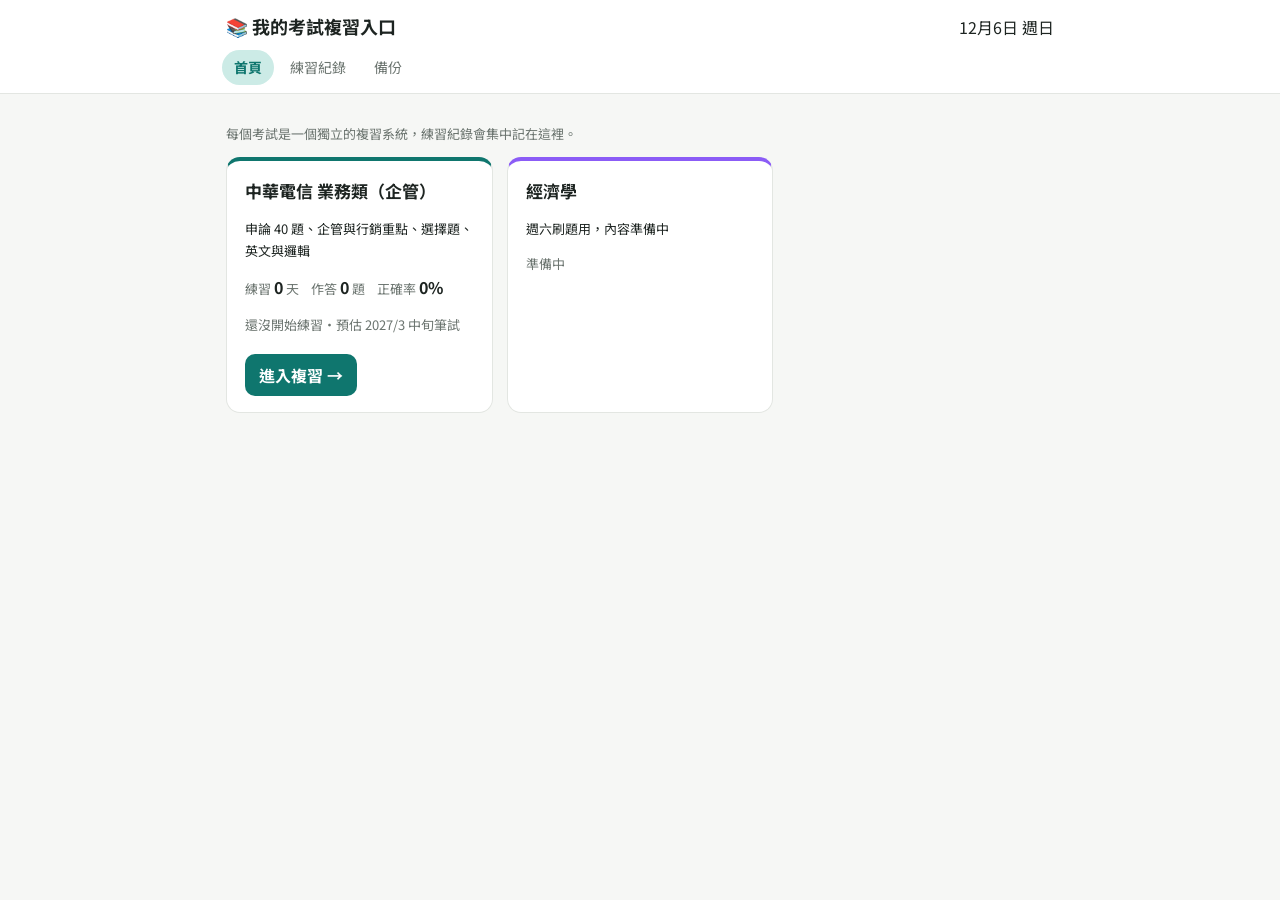
==== index.html @ b5523cb4 "Add files via upload" ====
<!DOCTYPE html><html lang="zh-Hant"><head><meta charset="utf-8"><meta name="viewport" content="width=device-width,initial-scale=1"><title>我的考試複習入口</title><link rel="preconnect" href="https://fonts.googleapis.com"><link href="https://fonts.googleapis.com/css2?family=Noto+Sans+TC:wght@400;500;700&display=swap" rel="stylesheet"><style>
:root{--bg:#f6f7f5;--card:#fff;--ink:#1d2421;--muted:#6b746f;--line:#e3e6e2;--acc:#0f766e;--acc2:#ccebe6;--red:#fde2e1;--redt:#b42318;--green:#dcf2e3;--greent:#1f7a3f;--yel:#fdf1cf;--yelt:#8a5a00;--org:#fde8d4;--orgt:#a2470c}
@media (prefers-color-scheme:dark){:root{--bg:#141816;--card:#1d2220;--ink:#e8ece9;--muted:#9aa49f;--line:#2e3532;--acc:#5ec4b6;--acc2:#1f3b37;--red:#4a2321;--redt:#ffb4ab;--green:#1f3a29;--greent:#9fe0b4;--yel:#3d331a;--yelt:#f2d27a;--org:#43301f;--orgt:#ffc28f}}
*{box-sizing:border-box}body{margin:0;background:var(--bg);color:var(--ink);font:16px/1.65 "Noto Sans TC",system-ui,sans-serif}
header{position:sticky;top:0;z-index:5;background:var(--card);border-bottom:1px solid var(--line)}
.top{max-width:860px;margin:auto;padding:12px 16px 4px;display:flex;justify-content:space-between;align-items:baseline;gap:8px;flex-wrap:wrap}
.top h1{font-size:18px;margin:0}#count{color:var(--acc);font-weight:700;font-size:14px}
nav{max-width:860px;margin:auto;display:flex;gap:4px;overflow-x:auto;padding:4px 12px 8px}
nav a{white-space:nowrap;text-decoration:none;color:var(--muted);padding:6px 12px;border-radius:999px;font-size:14px}
nav a.on{background:var(--acc2);color:var(--acc);font-weight:700}
.badge{background:var(--redt);color:#fff;border-radius:999px;font-size:11px;padding:0 6px}.badge:empty{display:none}
main{max-width:860px;margin:auto;padding:16px}
.card{background:var(--card);border:1px solid var(--line);border-radius:14px;padding:16px 18px;margin-bottom:14px}
.card h2{font-size:17px;margin:0 0 10px}.card h3{font-size:16px;margin:6px 0}h3.sub{margin-top:18px}
ul{padding-left:20px;margin:6px 0}li{margin:3px 0}
.muted{color:var(--muted)}.small{font-size:13px}
.tag{display:inline-block;font-size:12px;padding:1px 8px;border-radius:999px;background:var(--line);margin-right:4px}
.tag.teal{background:var(--acc2);color:var(--acc)}.tag.orange{background:var(--org);color:var(--orgt)}
.tag.red{background:var(--red);color:var(--redt)}.tag.green{background:var(--green);color:var(--greent)}.tag.yellow{background:var(--yel);color:var(--yelt)}
.btn{font:inherit;font-size:14px;border:1px solid var(--line);background:var(--card);color:var(--ink);border-radius:10px;padding:7px 14px;cursor:pointer}
.btn:hover{border-color:var(--acc)}.btn.sm{font-size:13px;padding:4px 10px}.btn.on{background:var(--acc);color:#fff;border-color:var(--acc)}.btn:disabled{opacity:.4}
.daybar{display:flex;align-items:center;justify-content:space-between;gap:8px;margin-bottom:12px}
.dayinfo{text-align:center;font-size:14px}.dayinfo input{font:inherit;font-size:16px;font-weight:700;border:none;background:none;color:var(--ink);text-align:center}
.notice{background:var(--yel);color:var(--yelt);border-radius:10px;padding:8px 12px;margin-bottom:12px;font-size:14px}
.summary{background:var(--acc2);border-radius:12px;padding:10px 14px;margin-bottom:14px;font-size:14px}
.essay{border-top:1px dashed var(--line);padding-top:10px;margin-top:10px}.essay:first-of-type{border-top:none;margin-top:0;padding-top:0}
.card>.essay:first-child{border:none;padding:0;margin:0}
.eq{font-weight:500;margin:4px 0 8px}.ans{background:var(--bg);border-radius:10px;padding:10px 14px;margin-top:8px}
.ans ul{list-style:none;padding:0}.ans li{padding:3px 0;border-bottom:1px solid var(--line)}.ans li:last-child{border:none}
.tip{color:var(--acc);font-weight:700;margin:8px 0 0}
.rate{margin-top:10px;font-size:13px;color:var(--muted)}.rate .btn{margin-left:4px}
.timer{display:flex;align-items:center;gap:10px;margin:6px 0}.tval{font-size:24px;font-weight:700;font-variant-numeric:tabular-nums;color:var(--acc)}
.q{border-top:1px solid var(--line);padding:12px 0}.q:first-child{border:none;padding-top:0}
.qsrc{font-size:12px;color:var(--muted)}.qt{font-weight:500;margin:4px 0 8px}
.opts{display:grid;gap:6px}.opt{text-align:left;font:inherit;font-size:15px;border:1px solid var(--line);background:var(--bg);color:var(--ink);border-radius:10px;padding:8px 12px;cursor:pointer}
.opt:hover{border-color:var(--acc)}.opt.right{background:var(--green);color:var(--greent);border-color:var(--greent)}.opt.bad{background:var(--red);color:var(--redt);border-color:var(--redt)}
.exp{margin-top:8px;font-size:14px;background:var(--bg);border-radius:8px;padding:8px 12px}
.vocab{display:grid;grid-template-columns:repeat(auto-fill,minmax(150px,1fr));gap:8px;margin-bottom:6px}
.vc{font:inherit;border:1px solid var(--line);background:var(--bg);color:var(--ink);border-radius:10px;padding:12px 8px;cursor:pointer;min-height:56px}
.vc .zh{display:none;color:var(--acc)}.vc.show .en{display:none}.vc.show .zh{display:inline}.vc .en{font-weight:700}
.toolbar{display:flex;gap:8px;align-items:center;flex-wrap:wrap;margin-bottom:12px}
select,input[type=text],#vsearch,textarea{font:inherit;font-size:15px;border:1px solid var(--line);border-radius:10px;padding:7px 10px;background:var(--card);color:var(--ink);max-width:100%}
#vsearch{width:100%;margin-bottom:10px}textarea{width:100%;font-size:12px}
.vt{width:100%;border-collapse:collapse}.vt td{padding:6px 4px;border-bottom:1px solid var(--line)}.vt td:first-child{font-weight:700;width:45%}
.stats{display:grid;grid-template-columns:repeat(auto-fill,minmax(110px,1fr));gap:10px}.stats div{background:var(--bg);border-radius:10px;padding:10px;text-align:center}
.stats b{display:block;font-size:24px;color:var(--acc)}.stats span{font-size:12px;color:var(--muted)}
.donebar{text-align:center;padding:14px;font-weight:700}.donebar input{transform:scale(1.3);margin-right:6px}
.notes h3{margin-top:0}a{color:var(--acc)}
.back{font-size:13px;text-decoration:none;color:var(--acc);border:1px solid var(--acc);border-radius:999px;padding:2px 10px}
.grid{display:grid;grid-template-columns:repeat(auto-fill,minmax(260px,1fr));gap:14px}
.card.teal{border-top:4px solid var(--acc)}.card.purple{border-top:4px solid #8b5cf6}
.mini{display:flex;gap:12px;flex-wrap:wrap;font-size:13px;color:var(--muted)}.mini b{color:var(--ink);font-size:16px}
.go{display:inline-block;margin-top:6px;background:var(--acc);color:#fff;text-decoration:none;border-radius:10px;padding:8px 14px;font-weight:700}
.row{display:flex;gap:8px;align-items:center;flex-wrap:wrap;margin-top:8px}
nav a{cursor:pointer}</style></head><body><script>// ===== 共用練習紀錄（入口網站與各系統共用同一份，存在這個網域的瀏覽器裡）=====
const EXAMS = { cht: "中華電信 業務類（企管）" };   // 新增考試時在這裡加名稱
const LOGKEY = "examhub_log";
const Log = {
  all() { try { return JSON.parse(localStorage.getItem(LOGKEY) || "[]"); } catch (e) { return []; } },
  add(entry) {
    try { const a = Log.all(); a.push(Object.assign({ t: Date.now() }, entry));
      if (a.length > 8000) a.splice(0, a.length - 8000);
      localStorage.setItem(LOGKEY, JSON.stringify(a)); } catch (e) {}
  },
  replace(arr) { try { localStorage.setItem(LOGKEY, JSON.stringify(arr || [])); } catch (e) {} }
};
const _d = t => new Date(t + 8 * 3600e3).toISOString().slice(0, 10);
const _tm = t => new Date(t + 8 * 3600e3).toISOString().slice(11, 16);
const _esc = s => String(s == null ? "" : s).replace(/[&<>"]/g, c => ({"&":"&amp;","<":"&lt;",">":"&gt;",'"':"&quot;"}[c]));

// 統計：連續天數、總題數、正確率
function logStats(exam) {
  const L = Log.all().filter(x => !exam || x.ex === exam);
  const q = L.filter(x => x.ty === "q"), ok = q.filter(x => x.ok).length;
  const days = [...new Set(L.map(x => _d(x.t)))].sort();
  let streak = 0, cur = _d(Date.now());
  const set = new Set(days);
  if (!set.has(cur)) cur = _d(Date.now() - 864e5);
  while (set.has(cur)) { streak++; cur = _d(Date.parse(cur + "T12:00:00+08:00") - 864e5); }
  return { total: q.length, ok, rate: q.length ? Math.round(ok / q.length * 100) : 0, days: days.length, last: days[days.length - 1] || null,
    essays: L.filter(x => x.ty === "e").length, streak };
}

// 畫出紀錄頁：opts.exam 限定某考試；opts.onRedo(keys) 提供重做按鈕
function renderHistory(root, opts = {}) {
  const st = renderHistory.st || (renderHistory.st = { ex: opts.exam || "", only: "all", day: null });
  if (opts.exam) st.ex = opts.exam;
  const L = Log.all().filter(x => !st.ex || x.ex === st.ex);
  const byDay = {};
  L.forEach(x => (byDay[_d(x.t)] = byDay[_d(x.t)] || []).push(x));
  const days = Object.keys(byDay).sort().reverse();
  if (!st.day || !byDay[st.day]) st.day = days[0] || null;
  const s = logStats(st.ex);
  let h = `<div class="hstats"><div><b>${s.days}</b><span>練習天數</span></div><div><b>${s.streak}</b><span>連續天數</span></div>
    <div><b>${s.total}</b><span>累計作答</span></div><div><b>${s.rate}%</b><span>整體正確率</span></div><div><b>${s.essays}</b><span>申論自評次數</span></div></div>`;
  h += `<div class="htool">${opts.exam ? "" : `<select id="hex"><option value="">全部考試</option>${Object.entries(EXAMS).map(([k, v]) => `<option value="${k}" ${st.ex === k ? "selected" : ""}>${_esc(v)}</option>`).join("")}</select>`}
    <select id="honly"><option value="all">全部紀錄</option><option value="bad" ${st.only === "bad" ? "selected" : ""}>只看答錯</option><option value="e" ${st.only === "e" ? "selected" : ""}>只看申論</option></select></div>`;
  if (!days.length) return root.innerHTML = h + `<p class="hmuted">還沒有練習紀錄。做題或在申論按「熟了／模糊／忘了」之後，就會記在這裡。</p>`;
  // 日曆列
  h += `<div class="hdays">${days.map(d => { const q = byDay[d].filter(x => x.ty === "q"), ok = q.filter(x => x.ok).length;
    return `<button class="hday ${d === st.day ? "on" : ""}" data-d="${d}"><b>${d.slice(5).replace("-", "/")}</b><span>${q.length} 題${q.length ? "・" + Math.round(ok / q.length * 100) + "%" : ""}</span></button>`; }).join("")}</div>`;
  let items = byDay[st.day].slice().reverse();
  if (st.only === "bad") items = items.filter(x => x.ty === "q" && !x.ok);
  if (st.only === "e") items = items.filter(x => x.ty === "e");
  const q = byDay[st.day].filter(x => x.ty === "q");
  const badKeys = [...new Set(q.filter(x => !x.ok).map(x => x.k))];
  h += `<div class="hhead"><b>${st.day}</b>　作答 ${q.length} 題，答對 ${q.filter(x => x.ok).length} 題
    ${opts.onRedo && badKeys.length ? `<button class="hbtn" id="hredo">重做這天答錯的 ${badKeys.length} 題</button>` : ""}</div>`;
  h += `<div class="hlist">${items.map(x => {
    const ex = !opts.exam && EXAMS[x.ex] ? `<span class="htag">${_esc(EXAMS[x.ex])}</span>` : "";
    if (x.ty === "q") return `<div class="hitem ${x.ok ? "ok" : "bad"}"><div class="hmeta">${_tm(x.t)} ${ex}<span class="htag">${_esc(x.src)}</span>${x.ok ? "✅" : "❌"}</div>
      <div>${_esc(x.q)}</div><div class="hans">你的答案：${_esc(x.a)}${x.ok ? "" : `　｜　正解：${_esc(x.c)}`}</div></div>`;
    if (x.ty === "e") return `<div class="hitem"><div class="hmeta">${_tm(x.t)} ${ex}<span class="htag">申論</span></div>${_esc(x.title)}　→　<b>${["忘了", "模糊", "熟了"][x.r]}</b></div>`;
    if (x.ty === "d") return `<div class="hitem"><div class="hmeta">${_tm(x.t)} ${ex}</div>✔ 完成 ${_esc(x.d)} 的進度</div>`;
    return "";
  }).join("") || `<p class="hmuted">這個篩選條件下沒有紀錄。</p>`}</div>`;
  root.innerHTML = h;
  root.querySelectorAll(".hday").forEach(b => b.onclick = () => { st.day = b.dataset.d; renderHistory(root, opts); });
  const hx = root.querySelector("#hex"); if (hx) hx.onchange = e => { st.ex = e.target.value; st.day = null; renderHistory(root, opts); };
  root.querySelector("#honly").onchange = e => { st.only = e.target.value; renderHistory(root, opts); };
  const rd = root.querySelector("#hredo"); if (rd) rd.onclick = () => opts.onRedo(badKeys);
}
const HISTORY_CSS = `
.hstats{display:grid;grid-template-columns:repeat(auto-fill,minmax(110px,1fr));gap:10px;margin-bottom:14px}
.hstats div{background:var(--bg);border:1px solid var(--line);border-radius:12px;padding:10px;text-align:center}
.hstats b{display:block;font-size:22px;color:var(--acc)}.hstats span{font-size:12px;color:var(--muted)}
.htool{display:flex;gap:8px;flex-wrap:wrap;margin-bottom:10px}
.htool select{font:inherit;font-size:14px;border:1px solid var(--line);border-radius:10px;padding:6px 10px;background:var(--card);color:var(--ink)}
.hdays{display:flex;gap:6px;overflow-x:auto;padding-bottom:8px;margin-bottom:10px}
.hday{flex:none;font:inherit;border:1px solid var(--line);background:var(--card);color:var(--ink);border-radius:10px;padding:6px 10px;cursor:pointer;text-align:center}
.hday b{display:block;font-size:14px}.hday span{font-size:11px;color:var(--muted)}.hday.on{border-color:var(--acc);background:var(--acc2)}
.hhead{margin:6px 0 10px;font-size:14px;display:flex;gap:10px;align-items:center;flex-wrap:wrap}
.hbtn{font:inherit;font-size:13px;border:1px solid var(--acc);background:var(--acc);color:#fff;border-radius:10px;padding:4px 10px;cursor:pointer}
.hitem{border:1px solid var(--line);border-left:4px solid var(--line);border-radius:10px;padding:8px 12px;margin-bottom:8px;background:var(--card);font-size:14px}
.hitem.ok{border-left-color:var(--greent)}.hitem.bad{border-left-color:var(--redt)}
.hmeta{font-size:12px;color:var(--muted);margin-bottom:2px}.htag{display:inline-block;background:var(--line);border-radius:999px;padding:0 8px;margin:0 4px;font-size:11px}
.hans{font-size:13px;color:var(--muted);margin-top:2px}.hmuted{color:var(--muted)}`;
</script><header><div class="top"><h1>📚 我的考試複習入口</h1><span id="today"></span></div>
<nav><a href="#home" data-v="home">首頁</a><a href="#history" data-v="history">練習紀錄</a><a href="#backup" data-v="backup">備份</a></nav></header>
<main id="main"></main>
<script>
// 新增考試：在這裡加一筆，並把該系統資料夾放到網站裡（例如 econ/index.html），再到 history.js 的 EXAMS 加名稱
const EXAM_LIST = [
  { id: "cht", name: "中華電信 業務類（企管）", desc: "申論 40 題、企管與行銷重點、選擇題、英文與邏輯", url: "cht/", exam: "預估 2027/3 中旬筆試", color: "teal" },
  { id: "econ", name: "經濟學", desc: "週六刷題用，內容準備中", url: "", exam: "", color: "purple" }
];
const $ = s => document.querySelector(s);
function home() {
  return `<p class="muted small">每個考試是一個獨立的複習系統，練習紀錄會集中記在這裡。</p><div class="grid">` + EXAM_LIST.map(e => {
    const s = logStats(e.id);
    const body = e.url ? `<div class="mini"><span>練習 <b>${s.days}</b> 天</span><span>作答 <b>${s.total}</b> 題</span><span>正確率 <b>${s.rate}%</b></span></div>
      <p class="small muted">${s.last ? "上次練習：" + s.last : "還沒開始練習"}${e.exam ? "・" + _esc(e.exam) : ""}</p>
      <a class="go" href="${e.url}">進入複習 →</a>` : `<p class="small muted">準備中</p>`;
    return `<section class="card ${e.color}"><h2>${_esc(e.name)}</h2><p class="small">${_esc(e.desc)}</p>${body}</section>`;
  }).join("") + `</div>`;
}
function backup() {
  const all = {}; try { for (let i = 0; i < localStorage.length; i++) { const k = localStorage.key(i); if (/^(cht_|examhub_|econ_)/.test(k)) all[k] = localStorage.getItem(k); } } catch (e) {}
  return `<section class="card"><h2>💾 備份與換裝置</h2><p class="small">所有考試的進度、錯題本和練習紀錄都存在這台裝置的瀏覽器。換手機或電腦時，在這裡複製備份碼，到另一台打開同一個網址貼上並還原。</p>
    <textarea id="bk" rows="6">${_esc(JSON.stringify(all))}</textarea>
    <div class="row"><button class="btn" id="cp">複製備份碼</button><button class="btn" id="ld">還原貼上的備份碼</button><span id="msg" class="small"></span></div></section>`;
}
function render() {
  const v = ["home", "history", "backup"].includes(location.hash.slice(1)) ? location.hash.slice(1) : "home";
  document.querySelectorAll("nav a").forEach(a => a.classList.toggle("on", a.dataset.v === v));
  const m = $("#main");
  if (v === "home") m.innerHTML = home();
  if (v === "backup") m.innerHTML = backup();
  if (v === "history") { m.innerHTML = `<section class="card"><h2>📈 練習紀錄</h2><div id="hist"></div></section>`; renderHistory($("#hist")); }
  const cp = $("#cp"); if (cp) cp.onclick = async () => { try { await navigator.clipboard.writeText($("#bk").value); $("#msg").textContent = "已複製"; } catch (e) { $("#bk").select(); $("#msg").textContent = "請手動全選複製"; } };
  const ld = $("#ld"); if (ld) ld.onclick = () => { try { const o = JSON.parse($("#bk").value); Object.entries(o).forEach(([k, val]) => localStorage.setItem(k, val)); $("#msg").textContent = "已還原"; } catch (e) { $("#msg").textContent = "備份碼格式不對"; } };
}
$("#today").textContent = new Date().toLocaleDateString("zh-TW", { timeZone: "Asia/Taipei", month: "long", day: "numeric", weekday: "short" });
addEventListener("hashchange", render); render();
</script>
</body></html>
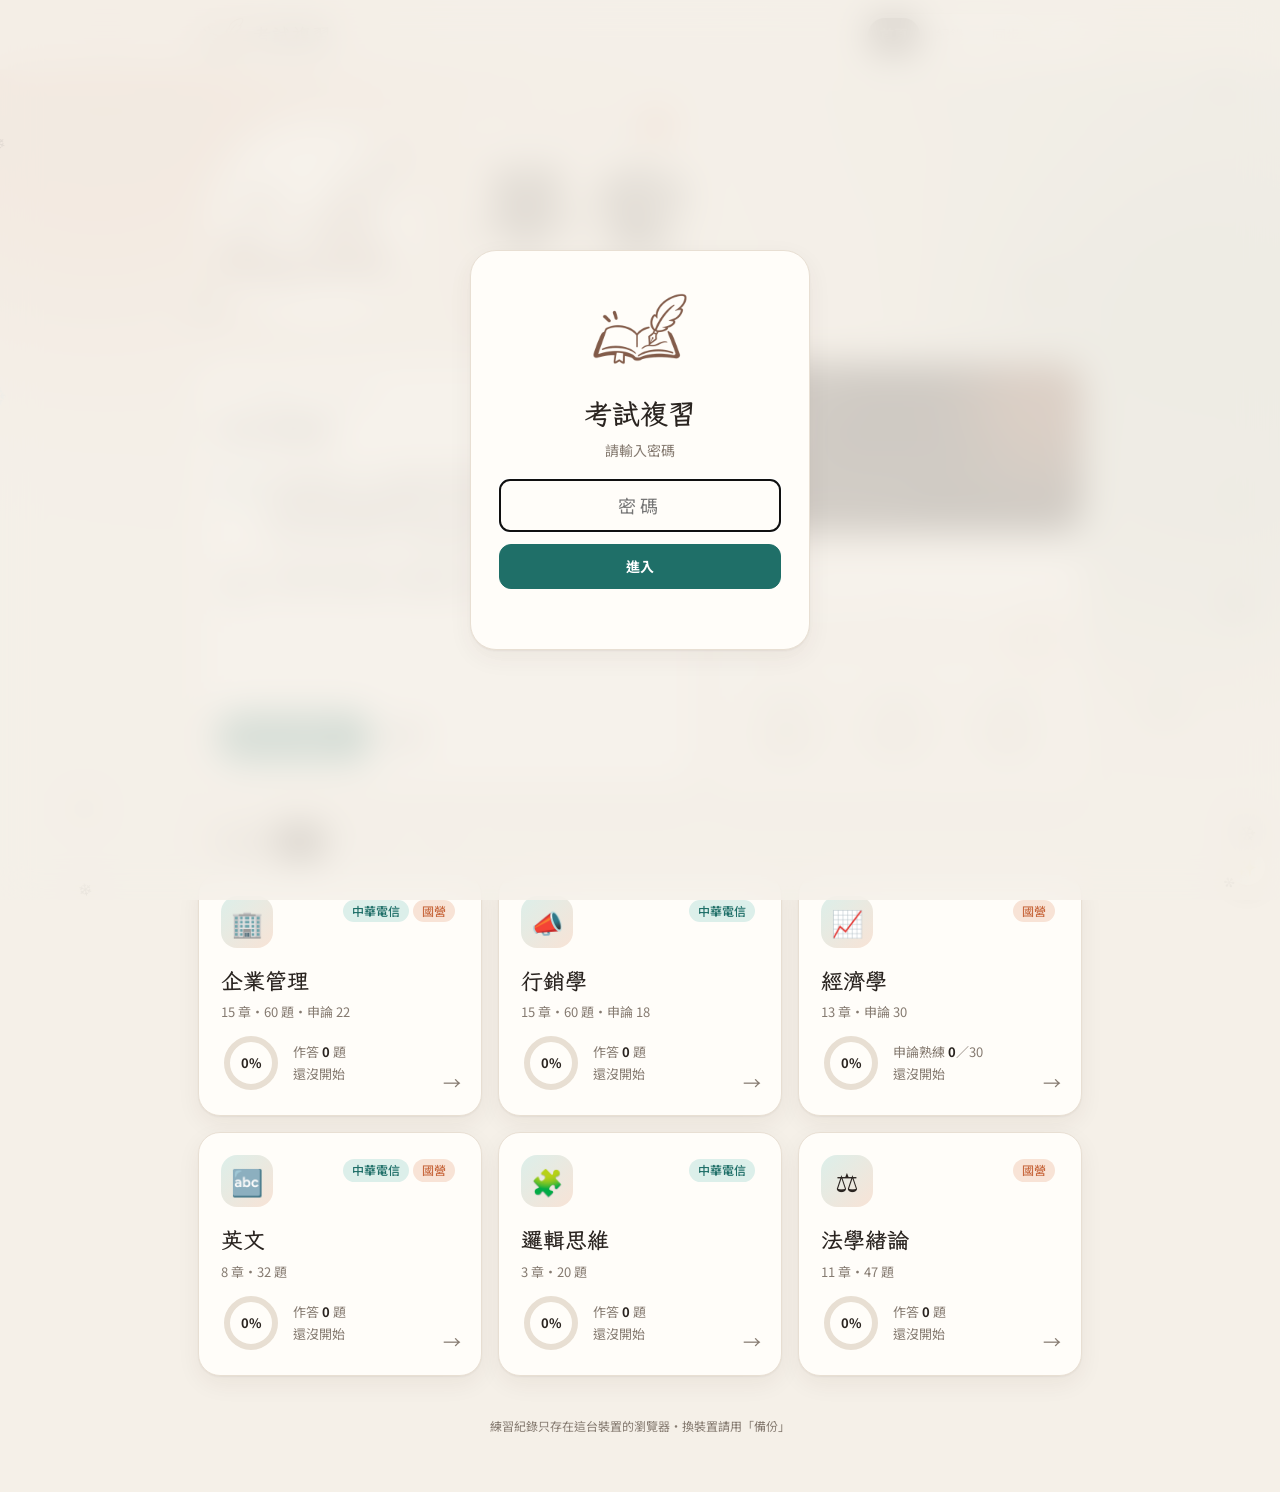
==== commit 608fdb82: "Add files via upload" ====
--- a/index.html
+++ b/index.html
@@ -1,176 +1,15 @@
-<!DOCTYPE html><html lang="zh-Hant"><head><meta charset="utf-8"><meta name="viewport" content="width=device-width,initial-scale=1"><title>我的考試複習入口</title><link rel="preconnect" href="https://fonts.googleapis.com"><link href="https://fonts.googleapis.com/css2?family=Noto+Sans+TC:wght@400;500;700&display=swap" rel="stylesheet"><style>
-:root{--bg:#f6f7f5;--card:#fff;--ink:#1d2421;--muted:#6b746f;--line:#e3e6e2;--acc:#0f766e;--acc2:#ccebe6;--red:#fde2e1;--redt:#b42318;--green:#dcf2e3;--greent:#1f7a3f;--yel:#fdf1cf;--yelt:#8a5a00;--org:#fde8d4;--orgt:#a2470c}
-@media (prefers-color-scheme:dark){:root{--bg:#141816;--card:#1d2220;--ink:#e8ece9;--muted:#9aa49f;--line:#2e3532;--acc:#5ec4b6;--acc2:#1f3b37;--red:#4a2321;--redt:#ffb4ab;--green:#1f3a29;--greent:#9fe0b4;--yel:#3d331a;--yelt:#f2d27a;--org:#43301f;--orgt:#ffc28f}}
-*{box-sizing:border-box}body{margin:0;background:var(--bg);color:var(--ink);font:16px/1.65 "Noto Sans TC",system-ui,sans-serif}
-header{position:sticky;top:0;z-index:5;background:var(--card);border-bottom:1px solid var(--line)}
-.top{max-width:860px;margin:auto;padding:12px 16px 4px;display:flex;justify-content:space-between;align-items:baseline;gap:8px;flex-wrap:wrap}
-.top h1{font-size:18px;margin:0}#count{color:var(--acc);font-weight:700;font-size:14px}
-nav{max-width:860px;margin:auto;display:flex;gap:4px;overflow-x:auto;padding:4px 12px 8px}
-nav a{white-space:nowrap;text-decoration:none;color:var(--muted);padding:6px 12px;border-radius:999px;font-size:14px}
-nav a.on{background:var(--acc2);color:var(--acc);font-weight:700}
-.badge{background:var(--redt);color:#fff;border-radius:999px;font-size:11px;padding:0 6px}.badge:empty{display:none}
-main{max-width:860px;margin:auto;padding:16px}
-.card{background:var(--card);border:1px solid var(--line);border-radius:14px;padding:16px 18px;margin-bottom:14px}
-.card h2{font-size:17px;margin:0 0 10px}.card h3{font-size:16px;margin:6px 0}h3.sub{margin-top:18px}
-ul{padding-left:20px;margin:6px 0}li{margin:3px 0}
-.muted{color:var(--muted)}.small{font-size:13px}
-.tag{display:inline-block;font-size:12px;padding:1px 8px;border-radius:999px;background:var(--line);margin-right:4px}
-.tag.teal{background:var(--acc2);color:var(--acc)}.tag.orange{background:var(--org);color:var(--orgt)}
-.tag.red{background:var(--red);color:var(--redt)}.tag.green{background:var(--green);color:var(--greent)}.tag.yellow{background:var(--yel);color:var(--yelt)}
-.btn{font:inherit;font-size:14px;border:1px solid var(--line);background:var(--card);color:var(--ink);border-radius:10px;padding:7px 14px;cursor:pointer}
-.btn:hover{border-color:var(--acc)}.btn.sm{font-size:13px;padding:4px 10px}.btn.on{background:var(--acc);color:#fff;border-color:var(--acc)}.btn:disabled{opacity:.4}
-.daybar{display:flex;align-items:center;justify-content:space-between;gap:8px;margin-bottom:12px}
-.dayinfo{text-align:center;font-size:14px}.dayinfo input{font:inherit;font-size:16px;font-weight:700;border:none;background:none;color:var(--ink);text-align:center}
-.notice{background:var(--yel);color:var(--yelt);border-radius:10px;padding:8px 12px;margin-bottom:12px;font-size:14px}
-.summary{background:var(--acc2);border-radius:12px;padding:10px 14px;margin-bottom:14px;font-size:14px}
-.essay{border-top:1px dashed var(--line);padding-top:10px;margin-top:10px}.essay:first-of-type{border-top:none;margin-top:0;padding-top:0}
-.card>.essay:first-child{border:none;padding:0;margin:0}
-.eq{font-weight:500;margin:4px 0 8px}.ans{background:var(--bg);border-radius:10px;padding:10px 14px;margin-top:8px}
-.ans ul{list-style:none;padding:0}.ans li{padding:3px 0;border-bottom:1px solid var(--line)}.ans li:last-child{border:none}
-.tip{color:var(--acc);font-weight:700;margin:8px 0 0}
-.rate{margin-top:10px;font-size:13px;color:var(--muted)}.rate .btn{margin-left:4px}
-.timer{display:flex;align-items:center;gap:10px;margin:6px 0}.tval{font-size:24px;font-weight:700;font-variant-numeric:tabular-nums;color:var(--acc)}
-.q{border-top:1px solid var(--line);padding:12px 0}.q:first-child{border:none;padding-top:0}
-.qsrc{font-size:12px;color:var(--muted)}.qt{font-weight:500;margin:4px 0 8px}
-.opts{display:grid;gap:6px}.opt{text-align:left;font:inherit;font-size:15px;border:1px solid var(--line);background:var(--bg);color:var(--ink);border-radius:10px;padding:8px 12px;cursor:pointer}
-.opt:hover{border-color:var(--acc)}.opt.right{background:var(--green);color:var(--greent);border-color:var(--greent)}.opt.bad{background:var(--red);color:var(--redt);border-color:var(--redt)}
-.exp{margin-top:8px;font-size:14px;background:var(--bg);border-radius:8px;padding:8px 12px}
-.vocab{display:grid;grid-template-columns:repeat(auto-fill,minmax(150px,1fr));gap:8px;margin-bottom:6px}
-.vc{font:inherit;border:1px solid var(--line);background:var(--bg);color:var(--ink);border-radius:10px;padding:12px 8px;cursor:pointer;min-height:56px}
-.vc .zh{display:none;color:var(--acc)}.vc.show .en{display:none}.vc.show .zh{display:inline}.vc .en{font-weight:700}
-.toolbar{display:flex;gap:8px;align-items:center;flex-wrap:wrap;margin-bottom:12px}
-select,input[type=text],#vsearch,textarea{font:inherit;font-size:15px;border:1px solid var(--line);border-radius:10px;padding:7px 10px;background:var(--card);color:var(--ink);max-width:100%}
-#vsearch{width:100%;margin-bottom:10px}textarea{width:100%;font-size:12px}
-.vt{width:100%;border-collapse:collapse}.vt td{padding:6px 4px;border-bottom:1px solid var(--line)}.vt td:first-child{font-weight:700;width:45%}
-.stats{display:grid;grid-template-columns:repeat(auto-fill,minmax(110px,1fr));gap:10px}.stats div{background:var(--bg);border-radius:10px;padding:10px;text-align:center}
-.stats b{display:block;font-size:24px;color:var(--acc)}.stats span{font-size:12px;color:var(--muted)}
-.donebar{text-align:center;padding:14px;font-weight:700}.donebar input{transform:scale(1.3);margin-right:6px}
-.notes h3{margin-top:0}a{color:var(--acc)}
-.back{font-size:13px;text-decoration:none;color:var(--acc);border:1px solid var(--acc);border-radius:999px;padding:2px 10px}
-.grid{display:grid;grid-template-columns:repeat(auto-fill,minmax(260px,1fr));gap:14px}
-.card.teal{border-top:4px solid var(--acc)}.card.purple{border-top:4px solid #8b5cf6}
-.mini{display:flex;gap:12px;flex-wrap:wrap;font-size:13px;color:var(--muted)}.mini b{color:var(--ink);font-size:16px}
-.go{display:inline-block;margin-top:6px;background:var(--acc);color:#fff;text-decoration:none;border-radius:10px;padding:8px 14px;font-weight:700}
-.row{display:flex;gap:8px;align-items:center;flex-wrap:wrap;margin-top:8px}
-nav a{cursor:pointer}</style></head><body><script>// ===== 共用練習紀錄（入口網站與各系統共用同一份，存在這個網域的瀏覽器裡）=====
-const EXAMS = { cht: "中華電信 業務類（企管）" };   // 新增考試時在這裡加名稱
-const LOGKEY = "examhub_log";
-const Log = {
-  all() { try { return JSON.parse(localStorage.getItem(LOGKEY) || "[]"); } catch (e) { return []; } },
-  add(entry) {
-    try { const a = Log.all(); a.push(Object.assign({ t: Date.now() }, entry));
-      if (a.length > 8000) a.splice(0, a.length - 8000);
-      localStorage.setItem(LOGKEY, JSON.stringify(a)); } catch (e) {}
-  },
-  replace(arr) { try { localStorage.setItem(LOGKEY, JSON.stringify(arr || [])); } catch (e) {} }
-};
-const _d = t => new Date(t + 8 * 3600e3).toISOString().slice(0, 10);
-const _tm = t => new Date(t + 8 * 3600e3).toISOString().slice(11, 16);
-const _esc = s => String(s == null ? "" : s).replace(/[&<>"]/g, c => ({"&":"&amp;","<":"&lt;",">":"&gt;",'"':"&quot;"}[c]));
-
-// 統計：連續天數、總題數、正確率
-function logStats(exam) {
-  const L = Log.all().filter(x => !exam || x.ex === exam);
-  const q = L.filter(x => x.ty === "q"), ok = q.filter(x => x.ok).length;
-  const days = [...new Set(L.map(x => _d(x.t)))].sort();
-  let streak = 0, cur = _d(Date.now());
-  const set = new Set(days);
-  if (!set.has(cur)) cur = _d(Date.now() - 864e5);
-  while (set.has(cur)) { streak++; cur = _d(Date.parse(cur + "T12:00:00+08:00") - 864e5); }
-  return { total: q.length, ok, rate: q.length ? Math.round(ok / q.length * 100) : 0, days: days.length, last: days[days.length - 1] || null,
-    essays: L.filter(x => x.ty === "e").length, streak };
-}
-
-// 畫出紀錄頁：opts.exam 限定某考試；opts.onRedo(keys) 提供重做按鈕
-function renderHistory(root, opts = {}) {
-  const st = renderHistory.st || (renderHistory.st = { ex: opts.exam || "", only: "all", day: null });
-  if (opts.exam) st.ex = opts.exam;
-  const L = Log.all().filter(x => !st.ex || x.ex === st.ex);
-  const byDay = {};
-  L.forEach(x => (byDay[_d(x.t)] = byDay[_d(x.t)] || []).push(x));
-  const days = Object.keys(byDay).sort().reverse();
-  if (!st.day || !byDay[st.day]) st.day = days[0] || null;
-  const s = logStats(st.ex);
-  let h = `<div class="hstats"><div><b>${s.days}</b><span>練習天數</span></div><div><b>${s.streak}</b><span>連續天數</span></div>
-    <div><b>${s.total}</b><span>累計作答</span></div><div><b>${s.rate}%</b><span>整體正確率</span></div><div><b>${s.essays}</b><span>申論自評次數</span></div></div>`;
-  h += `<div class="htool">${opts.exam ? "" : `<select id="hex"><option value="">全部考試</option>${Object.entries(EXAMS).map(([k, v]) => `<option value="${k}" ${st.ex === k ? "selected" : ""}>${_esc(v)}</option>`).join("")}</select>`}
-    <select id="honly"><option value="all">全部紀錄</option><option value="bad" ${st.only === "bad" ? "selected" : ""}>只看答錯</option><option value="e" ${st.only === "e" ? "selected" : ""}>只看申論</option></select></div>`;
-  if (!days.length) return root.innerHTML = h + `<p class="hmuted">還沒有練習紀錄。做題或在申論按「熟了／模糊／忘了」之後，就會記在這裡。</p>`;
-  // 日曆列
-  h += `<div class="hdays">${days.map(d => { const q = byDay[d].filter(x => x.ty === "q"), ok = q.filter(x => x.ok).length;
-    return `<button class="hday ${d === st.day ? "on" : ""}" data-d="${d}"><b>${d.slice(5).replace("-", "/")}</b><span>${q.length} 題${q.length ? "・" + Math.round(ok / q.length * 100) + "%" : ""}</span></button>`; }).join("")}</div>`;
-  let items = byDay[st.day].slice().reverse();
-  if (st.only === "bad") items = items.filter(x => x.ty === "q" && !x.ok);
-  if (st.only === "e") items = items.filter(x => x.ty === "e");
-  const q = byDay[st.day].filter(x => x.ty === "q");
-  const badKeys = [...new Set(q.filter(x => !x.ok).map(x => x.k))];
-  h += `<div class="hhead"><b>${st.day}</b>　作答 ${q.length} 題，答對 ${q.filter(x => x.ok).length} 題
-    ${opts.onRedo && badKeys.length ? `<button class="hbtn" id="hredo">重做這天答錯的 ${badKeys.length} 題</button>` : ""}</div>`;
-  h += `<div class="hlist">${items.map(x => {
-    const ex = !opts.exam && EXAMS[x.ex] ? `<span class="htag">${_esc(EXAMS[x.ex])}</span>` : "";
-    if (x.ty === "q") return `<div class="hitem ${x.ok ? "ok" : "bad"}"><div class="hmeta">${_tm(x.t)} ${ex}<span class="htag">${_esc(x.src)}</span>${x.ok ? "✅" : "❌"}</div>
-      <div>${_esc(x.q)}</div><div class="hans">你的答案：${_esc(x.a)}${x.ok ? "" : `　｜　正解：${_esc(x.c)}`}</div></div>`;
-    if (x.ty === "e") return `<div class="hitem"><div class="hmeta">${_tm(x.t)} ${ex}<span class="htag">申論</span></div>${_esc(x.title)}　→　<b>${["忘了", "模糊", "熟了"][x.r]}</b></div>`;
-    if (x.ty === "d") return `<div class="hitem"><div class="hmeta">${_tm(x.t)} ${ex}</div>✔ 完成 ${_esc(x.d)} 的進度</div>`;
-    return "";
-  }).join("") || `<p class="hmuted">這個篩選條件下沒有紀錄。</p>`}</div>`;
-  root.innerHTML = h;
-  root.querySelectorAll(".hday").forEach(b => b.onclick = () => { st.day = b.dataset.d; renderHistory(root, opts); });
-  const hx = root.querySelector("#hex"); if (hx) hx.onchange = e => { st.ex = e.target.value; st.day = null; renderHistory(root, opts); };
-  root.querySelector("#honly").onchange = e => { st.only = e.target.value; renderHistory(root, opts); };
-  const rd = root.querySelector("#hredo"); if (rd) rd.onclick = () => opts.onRedo(badKeys);
-}
-const HISTORY_CSS = `
-.hstats{display:grid;grid-template-columns:repeat(auto-fill,minmax(110px,1fr));gap:10px;margin-bottom:14px}
-.hstats div{background:var(--bg);border:1px solid var(--line);border-radius:12px;padding:10px;text-align:center}
-.hstats b{display:block;font-size:22px;color:var(--acc)}.hstats span{font-size:12px;color:var(--muted)}
-.htool{display:flex;gap:8px;flex-wrap:wrap;margin-bottom:10px}
-.htool select{font:inherit;font-size:14px;border:1px solid var(--line);border-radius:10px;padding:6px 10px;background:var(--card);color:var(--ink)}
-.hdays{display:flex;gap:6px;overflow-x:auto;padding-bottom:8px;margin-bottom:10px}
-.hday{flex:none;font:inherit;border:1px solid var(--line);background:var(--card);color:var(--ink);border-radius:10px;padding:6px 10px;cursor:pointer;text-align:center}
-.hday b{display:block;font-size:14px}.hday span{font-size:11px;color:var(--muted)}.hday.on{border-color:var(--acc);background:var(--acc2)}
-.hhead{margin:6px 0 10px;font-size:14px;display:flex;gap:10px;align-items:center;flex-wrap:wrap}
-.hbtn{font:inherit;font-size:13px;border:1px solid var(--acc);background:var(--acc);color:#fff;border-radius:10px;padding:4px 10px;cursor:pointer}
-.hitem{border:1px solid var(--line);border-left:4px solid var(--line);border-radius:10px;padding:8px 12px;margin-bottom:8px;background:var(--card);font-size:14px}
-.hitem.ok{border-left-color:var(--greent)}.hitem.bad{border-left-color:var(--redt)}
-.hmeta{font-size:12px;color:var(--muted);margin-bottom:2px}.htag{display:inline-block;background:var(--line);border-radius:999px;padding:0 8px;margin:0 4px;font-size:11px}
-.hans{font-size:13px;color:var(--muted);margin-top:2px}.hmuted{color:var(--muted)}`;
-</script><header><div class="top"><h1>📚 我的考試複習入口</h1><span id="today"></span></div>
-<nav><a href="#home" data-v="home">首頁</a><a href="#history" data-v="history">練習紀錄</a><a href="#backup" data-v="backup">備份</a></nav></header>
-<main id="main"></main>
-<script>
-// 新增考試：在這裡加一筆，並把該系統資料夾放到網站裡（例如 econ/index.html），再到 history.js 的 EXAMS 加名稱
-const EXAM_LIST = [
-  { id: "cht", name: "中華電信 業務類（企管）", desc: "申論 40 題、企管與行銷重點、選擇題、英文與邏輯", url: "cht/", exam: "預估 2027/3 中旬筆試", color: "teal" },
-  { id: "econ", name: "經濟學", desc: "週六刷題用，內容準備中", url: "", exam: "", color: "purple" }
-];
-const $ = s => document.querySelector(s);
-function home() {
-  return `<p class="muted small">每個考試是一個獨立的複習系統，練習紀錄會集中記在這裡。</p><div class="grid">` + EXAM_LIST.map(e => {
-    const s = logStats(e.id);
-    const body = e.url ? `<div class="mini"><span>練習 <b>${s.days}</b> 天</span><span>作答 <b>${s.total}</b> 題</span><span>正確率 <b>${s.rate}%</b></span></div>
-      <p class="small muted">${s.last ? "上次練習：" + s.last : "還沒開始練習"}${e.exam ? "・" + _esc(e.exam) : ""}</p>
-      <a class="go" href="${e.url}">進入複習 →</a>` : `<p class="small muted">準備中</p>`;
-    return `<section class="card ${e.color}"><h2>${_esc(e.name)}</h2><p class="small">${_esc(e.desc)}</p>${body}</section>`;
-  }).join("") + `</div>`;
-}
-function backup() {
-  const all = {}; try { for (let i = 0; i < localStorage.length; i++) { const k = localStorage.key(i); if (/^(cht_|examhub_|econ_)/.test(k)) all[k] = localStorage.getItem(k); } } catch (e) {}
-  return `<section class="card"><h2>💾 備份與換裝置</h2><p class="small">所有考試的進度、錯題本和練習紀錄都存在這台裝置的瀏覽器。換手機或電腦時，在這裡複製備份碼，到另一台打開同一個網址貼上並還原。</p>
-    <textarea id="bk" rows="6">${_esc(JSON.stringify(all))}</textarea>
-    <div class="row"><button class="btn" id="cp">複製備份碼</button><button class="btn" id="ld">還原貼上的備份碼</button><span id="msg" class="small"></span></div></section>`;
-}
-function render() {
-  const v = ["home", "history", "backup"].includes(location.hash.slice(1)) ? location.hash.slice(1) : "home";
-  document.querySelectorAll("nav a").forEach(a => a.classList.toggle("on", a.dataset.v === v));
-  const m = $("#main");
-  if (v === "home") m.innerHTML = home();
-  if (v === "backup") m.innerHTML = backup();
-  if (v === "history") { m.innerHTML = `<section class="card"><h2>📈 練習紀錄</h2><div id="hist"></div></section>`; renderHistory($("#hist")); }
-  const cp = $("#cp"); if (cp) cp.onclick = async () => { try { await navigator.clipboard.writeText($("#bk").value); $("#msg").textContent = "已複製"; } catch (e) { $("#bk").select(); $("#msg").textContent = "請手動全選複製"; } };
-  const ld = $("#ld"); if (ld) ld.onclick = () => { try { const o = JSON.parse($("#bk").value); Object.entries(o).forEach(([k, val]) => localStorage.setItem(k, val)); $("#msg").textContent = "已還原"; } catch (e) { $("#msg").textContent = "備份碼格式不對"; } };
-}
-$("#today").textContent = new Date().toLocaleDateString("zh-TW", { timeZone: "Asia/Taipei", month: "long", day: "numeric", weekday: "short" });
-addEventListener("hashchange", render); render();
-</script>
-</body></html>+<!DOCTYPE html><html lang="zh-Hant"><head><meta charset="utf-8"><meta name="viewport" content="width=device-width,initial-scale=1">
+<title>考試複習</title>
+<link rel="preconnect" href="https://fonts.googleapis.com">
+<link href="https://fonts.googleapis.com/css2?family=LXGW+WenKai+TC:wght@400;700&family=Noto+Sans+TC:wght@400;500;700&display=swap" rel="stylesheet">
+<link rel="icon" type="image/png" sizes="32x32" href="favicon-32.png"><link rel="icon" type="image/png" sizes="64x64" href="favicon.png"><link rel="icon" type="image/png" sizes="192x192" href="icon-192.png"><link rel="apple-touch-icon" href="apple-touch-icon.png"><meta name="theme-color" content="#f5f0e8">
+<link rel="stylesheet" href="style.css"></head><body><div id="app"></div>
+<script src="sync-config.js"></script>
+<script src="core.js"></script>
+<script src="sync.js"></script>
+<script src="subjects.js"></script>
+<script src="schedule.js"></script>
+<script src="poems.js"></script>
+<script src="portal.js"></script>
+<script src="effects.js"></script>
+</body></html>
--- a/style.css
+++ b/style.css
@@ -0,0 +1,226 @@
+:root{--bg:#f5f0e8;--paper:#fffdf9;--ink:#2a2420;--muted:#857a70;--line:#e8dfd3;--acc:#1f6f68;--acc2:#dcefea;--warm:#c8693f;--warm2:#f8e3d6;--greent:#2f7d4f;--green:#dff1e5;--redt:#b4442f;--red:#fbe3dd;--yelt:#8a5a00;--yel:#fbf0cf;--shadow:0 1px 2px rgba(60,40,20,.06),0 8px 24px rgba(60,40,20,.06);--onacc:#fff}
+@media (prefers-color-scheme:dark){:root{--bg:#181512;--paper:#221e1a;--ink:#efe8df;--muted:#a69a8e;--line:#352f29;--acc:#6cc4b8;--acc2:#1e3633;--warm:#e89566;--warm2:#3a2a20;--greent:#8fd6a7;--green:#1d3326;--redt:#f2a08f;--red:#3d2420;--yelt:#f2d27a;--yel:#3a3119;--shadow:0 1px 2px rgba(0,0,0,.3);--onacc:#10201e}}
+*{box-sizing:border-box}
+body{margin:0;background:var(--bg);color:var(--ink);font:16px/1.7 "Noto Sans TC",system-ui,sans-serif;
+  background-image:radial-gradient(circle at 12% -10%,color-mix(in srgb,var(--warm) 14%,transparent) 0,transparent 42%),radial-gradient(circle at 100% 0,color-mix(in srgb,var(--acc) 12%,transparent) 0,transparent 38%);background-attachment:fixed}
+#app,.wrap{max-width:920px;margin:auto;padding:0 18px 56px}
+a{color:var(--acc)}
+.top{display:flex;justify-content:space-between;align-items:center;gap:12px;padding:16px 0 6px;flex-wrap:wrap}
+.brand{font-family:"LXGW WenKai TC","Noto Sans TC",serif;font-weight:700;font-size:18px;letter-spacing:.06em;display:flex;align-items:center;gap:8px;color:var(--ink);text-decoration:none}
+.brand img{width:38px;height:38px;object-fit:contain}
+@media (prefers-color-scheme:dark){.brand img{filter:brightness(1.8) saturate(.8)}}
+.brand i{width:28px;height:28px;border-radius:8px;background:var(--acc);display:grid;place-items:center;color:var(--onacc);font-style:normal;font-size:15px}
+nav,.subnav{display:flex;gap:4px;background:var(--paper);border:1px solid var(--line);border-radius:999px;padding:4px;overflow-x:auto;max-width:100%}
+nav a,.subnav a{white-space:nowrap;text-decoration:none;color:var(--muted);font-size:14px;padding:5px 12px;border-radius:999px}
+nav a.on,.subnav a.on{background:var(--ink);color:var(--bg);font-weight:700}
+.hero{padding:34px 0 22px;display:grid;grid-template-columns:1fr auto;gap:20px;align-items:end}
+.shero{padding:26px 0 12px}
+.hello{font-size:14px;color:var(--muted);letter-spacing:.06em}
+.hero h1,.shero h1{font-family:"LXGW WenKai TC","Noto Sans TC",serif;font-size:clamp(28px,6vw,40px);line-height:1.25;margin:6px 0 2px;font-weight:700}
+.hero h1 em{font-style:normal;color:var(--warm)}
+.count{background:var(--ink);color:var(--bg);border-radius:20px;padding:16px 22px;text-align:center;min-width:140px;box-shadow:var(--shadow)}
+.count b{display:block;font-family:"LXGW WenKai TC","Noto Sans TC",serif;font-size:44px;line-height:1;font-weight:700}
+.count span{font-size:12px;opacity:.75;letter-spacing:.1em}
+.grid2{display:grid;grid-template-columns:1.25fr 1fr;gap:16px}
+@media (max-width:720px){.grid2{grid-template-columns:1fr}.hero{grid-template-columns:1fr}.count{justify-self:start}}
+.card{background:var(--paper);border:1px solid var(--line);border-radius:22px;padding:20px 22px;box-shadow:var(--shadow);margin-bottom:14px}
+.card h2{font-family:"LXGW WenKai TC","Noto Sans TC",serif;font-size:19px;margin:0 0 10px}
+.card h3{font-size:16px;margin:4px 0 6px}h3.sub{margin-top:18px}
+.label{font-size:12px;letter-spacing:.14em;color:var(--muted);margin-bottom:6px;display:flex;align-items:center;gap:8px}
+.label::before{content:"";width:18px;height:2px;background:var(--warm);border-radius:2px}
+h3.sec{font-family:"LXGW WenKai TC","Noto Sans TC",serif;font-size:20px;margin:30px 0 12px;display:flex;align-items:center;gap:10px;flex-wrap:wrap}
+ul{padding-left:20px;margin:6px 0}li{margin:3px 0}
+.muted{color:var(--muted)}.small{font-size:13px}
+.tag{display:inline-block;font-size:12px;padding:1px 9px;border-radius:999px;background:var(--line);margin-right:4px;font-weight:500}
+.tag.acc{background:var(--acc2);color:var(--acc)}.tag.warm{background:var(--warm2);color:var(--warm)}
+.tag.red{background:var(--red);color:var(--redt)}.tag.green{background:var(--green);color:var(--greent)}.tag.yellow{background:var(--yel);color:var(--yelt)}
+.btn{display:inline-flex;align-items:center;gap:6px;text-decoration:none;font:inherit;font-size:14px;font-weight:700;border-radius:12px;padding:8px 15px;border:1px solid var(--line);color:var(--ink);background:var(--paper);cursor:pointer}
+.btn:hover{border-color:var(--acc)}.btn.sm{font-size:13px;padding:4px 11px;border-radius:10px;font-weight:500}
+.btn.pri{background:var(--acc);border-color:var(--acc);color:var(--onacc)}.btn:disabled{opacity:.4}
+.btns,.toolbar{display:flex;gap:8px;flex-wrap:wrap;align-items:center;margin:10px 0}
+.tabs{display:flex;gap:6px;overflow-x:auto;margin:6px 0 16px;padding-bottom:4px}
+.tabs a{white-space:nowrap;text-decoration:none;color:var(--muted);font-size:14px;padding:7px 14px;border-radius:12px;border:1px solid var(--line);background:var(--paper)}
+.tabs a.on{background:var(--acc);border-color:var(--acc);color:var(--onacc);font-weight:700}
+.badge{background:var(--redt);color:#fff;border-radius:999px;font-size:11px;padding:0 6px}.badge:empty{display:none}
+select,input,textarea{font:inherit;font-size:15px;border:1px solid var(--line);border-radius:10px;padding:7px 10px;background:var(--paper);color:var(--ink);max-width:100%}
+textarea{width:100%}label{display:block;font-size:13px;color:var(--muted);margin:8px 0}label>input:not([type=checkbox]):not([type=radio]),label>select,label>textarea{display:block;width:100%;margin-top:4px;color:var(--ink)}
+label.inl{display:inline-flex;align-items:center;gap:6px;margin:0}input[type=checkbox],input[type=radio]{width:auto;accent-color:var(--acc)}
+.optin{display:grid;gap:6px}.oi{display:flex;align-items:center;gap:8px;margin:0}.oi input[type=radio]{width:auto}.oi input:not([type]){flex:1;margin:0}
+.mine{display:flex;justify-content:space-between;gap:10px;align-items:center;border-top:1px dashed var(--line);padding:8px 0}
+details{margin-top:10px}summary{cursor:pointer}
+/* 題目 */
+.q{border-top:1px solid var(--line);padding:14px 0}.q:first-child{border:none;padding-top:0}
+.qsrc{font-size:12px;color:var(--muted)}.qt{font-weight:500;margin:4px 0 8px}
+.opts{display:grid;gap:6px}
+.opt{text-align:left;font:inherit;font-size:15px;border:1px solid var(--line);background:var(--bg);color:var(--ink);border-radius:12px;padding:9px 12px;cursor:pointer;display:flex;gap:10px}
+.opt b{color:var(--muted)}.opt:hover{border-color:var(--acc)}
+.opt.right{background:var(--green);color:var(--greent);border-color:var(--greent)}.opt.bad{background:var(--red);color:var(--redt);border-color:var(--redt)}
+.exp{margin-top:8px;font-size:14px;background:var(--bg);border-radius:10px;padding:8px 12px}
+/* 申論 */
+.essay{border-top:1px dashed var(--line);padding-top:12px;margin-top:12px}.card>.essay:first-child,.card>h2+.essay{border:none;padding-top:0;margin-top:0}
+.ehead{margin-bottom:2px}.eq{font-weight:500;margin:4px 0 8px}
+.ans{background:var(--bg);border-radius:12px;padding:10px 14px;margin-top:8px}.ans ul{list-style:none;padding:0}.ans li{padding:4px 0;border-bottom:1px solid var(--line)}.ans li:last-child{border:none}
+.tip{color:var(--acc);font-weight:700;margin:8px 0 0}
+.rate{margin-top:10px;font-size:13px;color:var(--muted);display:flex;gap:6px;align-items:center;flex-wrap:wrap}
+.timer{display:flex;align-items:center;gap:10px;margin:6px 0}.tval{font-family:"LXGW WenKai TC","Noto Sans TC",serif;font-size:28px;font-weight:700;color:var(--acc)}
+/* 單字 */
+.vocab{display:grid;grid-template-columns:repeat(auto-fill,minmax(150px,1fr));gap:8px;margin-bottom:6px}
+.vc{font:inherit;border:1px solid var(--line);background:var(--bg);color:var(--ink);border-radius:12px;padding:12px 8px;cursor:pointer;min-height:56px}
+.vc .zh{display:none;color:var(--acc)}.vc.show .en{display:none}.vc.show .zh{display:inline}.vc .en{font-weight:700}
+#vsearch{width:100%;margin-bottom:10px}.vt{width:100%;border-collapse:collapse}.vt td{padding:6px 4px;border-bottom:1px solid var(--line)}.vt td:first-child{font-weight:700;width:45%}
+/* 計畫 */
+.daybar{display:flex;align-items:center;justify-content:space-between;gap:8px;margin-bottom:12px}
+.dayinfo{text-align:center;font-size:14px}.dayinfo input{font-size:16px;font-weight:700;border:none;background:none;text-align:center;padding:0}
+.notice{background:var(--yel);color:var(--yelt);border-radius:12px;padding:8px 12px;margin-bottom:12px;font-size:14px}
+.summary{background:var(--acc2);border-radius:16px;padding:12px 16px;margin-bottom:14px;font-size:14px}
+.donebar{text-align:center;padding:14px;font-weight:700}.donebar input{transform:scale(1.3);margin-right:6px}
+/* 統計與紀錄 */
+.stats{display:grid;grid-template-columns:repeat(auto-fill,minmax(105px,1fr));gap:8px;margin-bottom:12px}
+.stats div{background:var(--bg);border-radius:14px;padding:10px;text-align:center}
+.stats b{display:block;font-family:"LXGW WenKai TC","Noto Sans TC",serif;font-size:24px;color:var(--acc)}.stats span{font-size:12px;color:var(--muted)}
+.hdays{display:flex;gap:6px;overflow-x:auto;padding-bottom:8px;margin-bottom:10px}
+.hday{flex:none;font:inherit;border:1px solid var(--line);background:var(--paper);color:var(--ink);border-radius:12px;padding:6px 10px;cursor:pointer;text-align:center}
+.hday b{display:block;font-size:14px}.hday span{font-size:11px;color:var(--muted)}.hday.on{border-color:var(--acc);background:var(--acc2)}
+.hhead{margin:6px 0 10px;font-size:14px;display:flex;gap:10px;align-items:center;flex-wrap:wrap}
+.hitem{border:1px solid var(--line);border-left:4px solid var(--line);border-radius:12px;padding:8px 12px;margin-bottom:8px;background:var(--paper);font-size:14px}
+.hitem.ok{border-left-color:var(--greent)}.hitem.bad{border-left-color:var(--redt)}
+.hmeta{font-size:12px;color:var(--muted);margin-bottom:2px}.hans{font-size:13px;color:var(--muted);margin-top:2px}
+/* 入口 */
+.task{display:flex;gap:12px;padding:10px 0;border-top:1px dashed var(--line);font-size:15px}.task:first-of-type{border-top:none}
+.task .ic{flex:none;width:34px;height:34px;border-radius:10px;display:grid;place-items:center;background:var(--acc2);font-size:16px}.task .ic.w{background:var(--warm2)}
+.week{display:grid;grid-template-columns:repeat(7,1fr);gap:6px;margin-top:4px}
+.dayc{text-align:center;font-size:12px;color:var(--muted)}
+.dot{height:44px;border-radius:12px;background:var(--bg);border:1px solid var(--line);margin-top:4px;display:grid;place-items:center;font-size:12px;font-weight:700;color:var(--ink)}
+.dot.l1{background:color-mix(in srgb,var(--acc) 22%,var(--paper))}.dot.l2{background:color-mix(in srgb,var(--acc) 55%,var(--paper));color:var(--onacc)}.dot.l3{background:var(--acc);color:var(--onacc)}
+.dot.today{outline:2px solid var(--warm);outline-offset:1px}
+.nums{display:grid;grid-template-columns:repeat(3,1fr);gap:8px;margin-top:16px}.nums div{background:var(--bg);border-radius:14px;padding:10px;text-align:center}
+.nums b{display:block;font-family:"LXGW WenKai TC","Noto Sans TC",serif;font-size:24px;color:var(--acc)}.nums span{font-size:12px;color:var(--muted)}
+.chips{display:flex;gap:6px}.chip{font:inherit;font-size:13px;border:1px solid var(--line);background:var(--paper);color:var(--muted);border-radius:999px;padding:3px 12px;cursor:pointer}.chip.on{background:var(--ink);color:var(--bg);border-color:var(--ink)}
+.subs{display:grid;grid-template-columns:repeat(auto-fill,minmax(250px,1fr));gap:14px}
+.sub{position:relative;overflow:hidden;text-decoration:none;color:inherit;display:block;transition:transform .15s;margin:0}
+a.sub:hover{transform:translateY(-3px)}
+.sub .band{position:absolute;inset:0 0 auto 0;height:6px;background:linear-gradient(90deg,var(--acc),var(--warm))}
+.sub .ico{font-size:28px}.sub h4{font-family:"LXGW WenKai TC","Noto Sans TC",serif;font-size:20px;margin:2px 0 4px}
+.sub p{font-size:13px;color:var(--muted);margin:0 0 10px}
+.ring{display:flex;align-items:center;gap:12px}.ring .t{font-size:13px;color:var(--muted)}.ring .t b{color:var(--ink)}
+footer{text-align:center;font-size:12px;color:var(--muted);margin-top:40px}
+
+.hero h1.greet{font-size:clamp(44px,10vw,72px);letter-spacing:.06em;line-height:1.1;margin:8px 0 12px}
+.poemline{font-family:"LXGW WenKai TC","Noto Sans TC",serif;font-size:15px;color:var(--ink);opacity:.85;margin:0;letter-spacing:.05em;line-height:1.8}
+.poemline span{display:inline-block;font-family:"Noto Sans TC",sans-serif;font-size:12px;color:var(--muted);margin-left:8px;letter-spacing:.06em}
+/* 特效 */
+.fxcanvas{position:fixed;inset:0;width:100%;height:100%;pointer-events:none;z-index:0}
+#app{position:relative;z-index:1}
+.fxtoggle{position:fixed;right:14px;bottom:14px;z-index:5;width:38px;height:38px;border-radius:50%;border:1px solid var(--line);background:var(--paper);box-shadow:var(--shadow);cursor:pointer;font-size:16px}
+.fxbanner{position:relative;z-index:2;text-align:center;font-size:14px;font-weight:700;padding:8px 14px;background:linear-gradient(90deg,var(--warm2),var(--acc2));color:var(--ink)}
+
+/* ================= v5 重新設計：精緻化＋動畫 ================= */
+body::before,body::after{content:"";position:fixed;z-index:0;border-radius:50%;filter:blur(70px);opacity:.55;pointer-events:none}
+body::before{width:420px;height:420px;left:-120px;top:-100px;background:color-mix(in srgb,var(--warm) 30%,transparent);animation:drift1 22s ease-in-out infinite alternate}
+body::after{width:480px;height:480px;right:-160px;top:180px;background:color-mix(in srgb,var(--acc) 22%,transparent);animation:drift2 26s ease-in-out infinite alternate}
+@keyframes drift1{to{transform:translate(120px,80px) scale(1.15)}}
+@keyframes drift2{to{transform:translate(-100px,120px) scale(.9)}}
+.top{position:sticky;top:0;z-index:4;padding:12px 0;isolation:isolate}
+.top::before{content:"";position:absolute;top:0;bottom:0;left:calc(50% - 50vw);right:calc(50% - 50vw);z-index:-1;backdrop-filter:blur(14px);-webkit-backdrop-filter:blur(14px);background:color-mix(in srgb,var(--bg) 72%,transparent);border-bottom:1px solid color-mix(in srgb,var(--line) 60%,transparent)}
+.brand{font-size:19px}.brand img{width:46px;height:46px;transition:transform .3s}.brand:hover img{transform:rotate(-8deg) scale(1.08)}
+nav,.subnav{backdrop-filter:blur(10px);background:color-mix(in srgb,var(--paper) 80%,transparent)}
+nav a,.subnav a{transition:background .2s,color .2s}
+/* 進場 */
+.rise{animation:rise .7s cubic-bezier(.2,.8,.2,1) both;animation-delay:calc(var(--d,0) * 70ms)}
+@keyframes rise{from{opacity:0;transform:translateY(18px)}to{opacity:1;transform:none}}
+main>.card,main>section,.tabs,.shero{animation:rise .6s cubic-bezier(.2,.8,.2,1) both}
+main>.card:nth-child(2),main>section:nth-child(2){animation-delay:.06s}main>.card:nth-child(3),main>section:nth-child(3){animation-delay:.12s}
+main>.card:nth-child(4),main>section:nth-child(4){animation-delay:.18s}main>.card:nth-child(n+5),main>section:nth-child(n+5){animation-delay:.24s}
+/* Hero */
+.hero2{display:grid;grid-template-columns:auto 1fr;gap:clamp(20px,4vw,48px);align-items:center;padding:36px 0 28px}
+.datechip{display:inline-flex;align-items:center;gap:8px;font-size:13px;letter-spacing:.08em;color:var(--muted);background:color-mix(in srgb,var(--paper) 70%,transparent);border:1px solid var(--line);border-radius:999px;padding:4px 6px 4px 14px}
+.datechip i{font-style:normal;font-family:"LXGW WenKai TC","Noto Sans TC",serif;font-weight:700;color:var(--paper);background:var(--warm);border-radius:999px;width:24px;height:24px;display:grid;place-items:center;font-size:13px}
+.greet{font-family:"LXGW WenKai TC","Noto Sans TC",serif;font-weight:700;font-size:clamp(56px,12vw,104px);line-height:1.05;letter-spacing:.08em;margin:14px 0 14px}
+.greet span{display:inline-block;animation:charIn .9s cubic-bezier(.2,.8,.2,1) both;animation-delay:calc(120ms + var(--i) * 110ms)}
+@keyframes charIn{from{opacity:0;transform:translateY(40%) rotate(6deg);filter:blur(6px)}to{opacity:1;transform:none;filter:none}}
+.poemline{font-family:"LXGW WenKai TC","Noto Sans TC",serif;font-size:16px;line-height:1.9;margin:0;padding-left:14px;border-left:3px solid var(--warm);letter-spacing:.06em;color:var(--ink)}
+.poemline span{display:block;font-family:"Noto Sans TC",sans-serif;font-size:12px;color:var(--muted);letter-spacing:.1em}
+.poemline span::before{content:"—— "}
+.hero-art{position:relative;width:clamp(150px,26vw,230px);aspect-ratio:1;display:grid;place-items:center}
+.halo{position:absolute;inset:0;border-radius:50%;background:radial-gradient(circle,color-mix(in srgb,var(--paper) 95%,transparent) 55%,transparent 70%)}
+.halo::before{content:"";position:absolute;inset:-6px;border-radius:50%;border:1.5px dashed color-mix(in srgb,var(--warm) 55%,transparent);animation:spin 40s linear infinite}
+.halo::after{content:"";position:absolute;inset:14px;border-radius:50%;border:1px solid var(--line)}
+@keyframes spin{to{transform:rotate(360deg)}}
+.biglogo{position:relative;width:100%;animation:float 6s ease-in-out infinite}
+@keyframes float{0%,100%{transform:translateY(0) rotate(-1deg)}50%{transform:translateY(-10px) rotate(1.5deg)}}
+@media (prefers-color-scheme:dark){.biglogo{filter:brightness(1.8) saturate(.8)}}
+@media (max-width:720px){.hero2{grid-template-columns:auto 1fr;gap:6px 14px;padding-top:18px;align-items:start}.hero-art{width:92px;margin-top:4px}.halo::after{inset:8px}.hero-text{display:contents}.datechip{grid-column:2;grid-row:1;justify-self:start}.greet{grid-column:2;grid-row:2;margin:6px 0 4px}.hero-art{grid-column:1;grid-row:1/3;align-self:center}.poemline{grid-column:1/-1;grid-row:3;margin-top:10px}}
+/* 儀表 */
+.dash{display:grid;grid-template-columns:1.35fr 1fr;gap:16px}
+.side{display:grid;gap:16px;align-content:start}.side .card{margin:0}.dash>.card{margin:0}
+@media (max-width:720px){.dash{grid-template-columns:1fr}}
+.card{transition:transform .25s,box-shadow .25s,border-color .25s}
+.today h2{font-size:22px}
+.dash>.today{display:flex;flex-direction:column}.dash>.today .btns{margin-top:auto;padding-top:14px}
+.btn{transition:transform .15s,box-shadow .2s,background .2s}.btn:active{transform:scale(.97)}
+.btn.glow{box-shadow:0 6px 18px color-mix(in srgb,var(--acc) 35%,transparent)}.btn.glow:hover{transform:translateY(-2px);box-shadow:0 10px 24px color-mix(in srgb,var(--acc) 45%,transparent)}
+.countdown{background:var(--ink);color:var(--bg);border:none;position:relative;overflow:hidden}
+.countdown::after{content:"";position:absolute;right:-40px;top:-40px;width:150px;height:150px;border-radius:50%;background:color-mix(in srgb,var(--warm) 45%,transparent);filter:blur(30px);animation:pulse 5s ease-in-out infinite}
+@keyframes pulse{50%{transform:scale(1.25);opacity:.6}}
+.cl{font-size:12px;letter-spacing:.14em;opacity:.7}
+.cn{display:flex;align-items:baseline;gap:6px;margin:4px 0 10px;position:relative;z-index:1}
+.cn b{font-family:"LXGW WenKai TC","Noto Sans TC",serif;font-size:58px;font-weight:700;line-height:1}.cn span{opacity:.75}
+.bar{height:6px;border-radius:9px;background:color-mix(in srgb,var(--bg) 18%,transparent);overflow:hidden;position:relative;z-index:1}
+.bar i{display:block;height:100%;width:var(--w);border-radius:9px;background:linear-gradient(90deg,var(--acc),var(--warm));animation:grow 1.4s .5s cubic-bezier(.2,.8,.2,1) both}
+@keyframes grow{from{width:0}}
+.cs{font-size:12px;opacity:.7;margin-top:8px;position:relative;z-index:1}
+.dot{animation:pop .5s cubic-bezier(.3,1.6,.5,1) both;animation-delay:calc(500ms + var(--i) * 60ms)}
+@keyframes pop{from{transform:scale(.4);opacity:0}}
+.dot.today{animation:pop .5s cubic-bezier(.3,1.6,.5,1) both,ring 2.4s 1.4s ease-in-out infinite}
+@keyframes ring{50%{outline-offset:4px;outline-color:color-mix(in srgb,var(--warm) 40%,transparent)}}
+/* 科目卡 */
+h3.sec{font-size:22px;margin-top:36px}.orn{color:var(--warm);font-size:14px}
+.subs{gap:16px}
+.sub{padding:22px}.sub .band{display:none}
+.subtop{display:flex;justify-content:space-between;align-items:flex-start}
+.sub .ico{width:52px;height:52px;border-radius:16px;display:grid;place-items:center;font-size:26px;background:linear-gradient(135deg,var(--acc2),var(--warm2));transition:transform .35s cubic-bezier(.3,1.6,.5,1)}
+.sub h4{font-size:22px;margin:14px 0 2px}
+.sub .go{position:absolute;right:20px;bottom:18px;font-size:18px;color:var(--muted);transition:transform .25s,color .25s}
+a.sub:hover{transform:translateY(-6px);box-shadow:0 2px 4px rgba(60,40,20,.06),0 18px 40px rgba(60,40,20,.12);border-color:color-mix(in srgb,var(--acc) 35%,var(--line))}
+a.sub:hover .ico{transform:rotate(-8deg) scale(1.1)}a.sub:hover .go{transform:translateX(4px);color:var(--acc)}
+.shine{position:absolute;inset:0;background:linear-gradient(115deg,transparent 30%,color-mix(in srgb,#fff 45%,transparent) 50%,transparent 70%);transform:translateX(-120%);pointer-events:none}
+a.sub:hover .shine{transition:transform .9s;transform:translateX(120%)}
+.rarc{stroke-dashoffset:var(--c);animation:arc 1.4s .6s cubic-bezier(.2,.8,.2,1) forwards}
+@keyframes arc{to{stroke-dashoffset:var(--o)}}
+.chip{transition:background .2s,color .2s,transform .15s}.chip:hover{transform:translateY(-1px)}
+/* 單科頁 */
+.shero h1{font-size:clamp(32px,7vw,48px)}
+.tabs a{transition:background .2s,color .2s,transform .15s}.tabs a:hover{transform:translateY(-1px)}
+.opt{transition:border-color .15s,transform .1s,background .2s}.opt:active{transform:scale(.99)}
+.opt.right{animation:okpop .4s}.opt.bad{animation:shake .4s}
+@keyframes okpop{40%{transform:scale(1.02)}}
+@keyframes shake{20%,60%{transform:translateX(-4px)}40%,80%{transform:translateX(4px)}}
+.exp{animation:rise .35s both}
+@media (prefers-reduced-motion:reduce){*,*::before,*::after{animation:none!important;transition:none!important}.rarc{stroke-dashoffset:var(--o)}}
+
+html,body{overflow-x:clip}
+
+/* logo 飛行 */
+.hero-art{z-index:5}
+.flyer{position:relative;display:grid;place-items:center;width:78%;transform-origin:center;will-change:transform}
+.flyer .biglogo{width:100%}
+.homefly .brand img{opacity:0;transition:opacity .15s}
+.halo{transition:opacity .1s}
+
+/* 雲端同步 */
+.syncb{font-size:13px;text-decoration:none;color:var(--muted);border:1px solid var(--line);background:var(--paper);border-radius:999px;padding:4px 10px;white-space:nowrap}
+.syncb.ok{color:var(--greent);border-color:color-mix(in srgb,var(--greent) 40%,var(--line))}.syncb.syncing{color:var(--acc)}.syncb.error{color:var(--redt);border-color:var(--redt)}
+.top{gap:10px}.top nav,.top .subnav{margin-left:auto}
+.code-box{font-family:ui-monospace,monospace;font-size:clamp(14px,4.4vw,20px);letter-spacing:.02em;background:var(--bg);border:1px dashed var(--warm);border-radius:12px;padding:12px 14px;text-align:center;word-break:break-all;margin:6px 0}
+
+/* 密碼鎖 */
+html.locked body{overflow:hidden}
+#lock{position:fixed;inset:0;z-index:100;display:grid;place-items:center;background:color-mix(in srgb,var(--bg) 82%,transparent);backdrop-filter:blur(18px);-webkit-backdrop-filter:blur(18px);transition:opacity .4s}
+#lock.out{opacity:0}
+.lockbox{background:var(--paper);border:1px solid var(--line);border-radius:26px;box-shadow:var(--shadow);padding:30px 28px;width:min(340px,88vw);text-align:center;animation:rise .6s cubic-bezier(.2,.8,.2,1) both}
+.lockbox img{width:96px;animation:float 6s ease-in-out infinite}
+.lockbox h1{font-family:"LXGW WenKai TC","Noto Sans TC",serif;font-size:28px;margin:6px 0 2px}
+.lockbox p{color:var(--muted);margin:0 0 16px;font-size:14px}
+.lockbox input{width:100%;text-align:center;font-size:18px;letter-spacing:.2em;padding:10px;margin-bottom:12px}
+.lockbox .btn{width:100%;justify-content:center;padding:10px}
+.lockmsg{min-height:20px;font-size:13px;color:var(--redt);margin-top:10px}
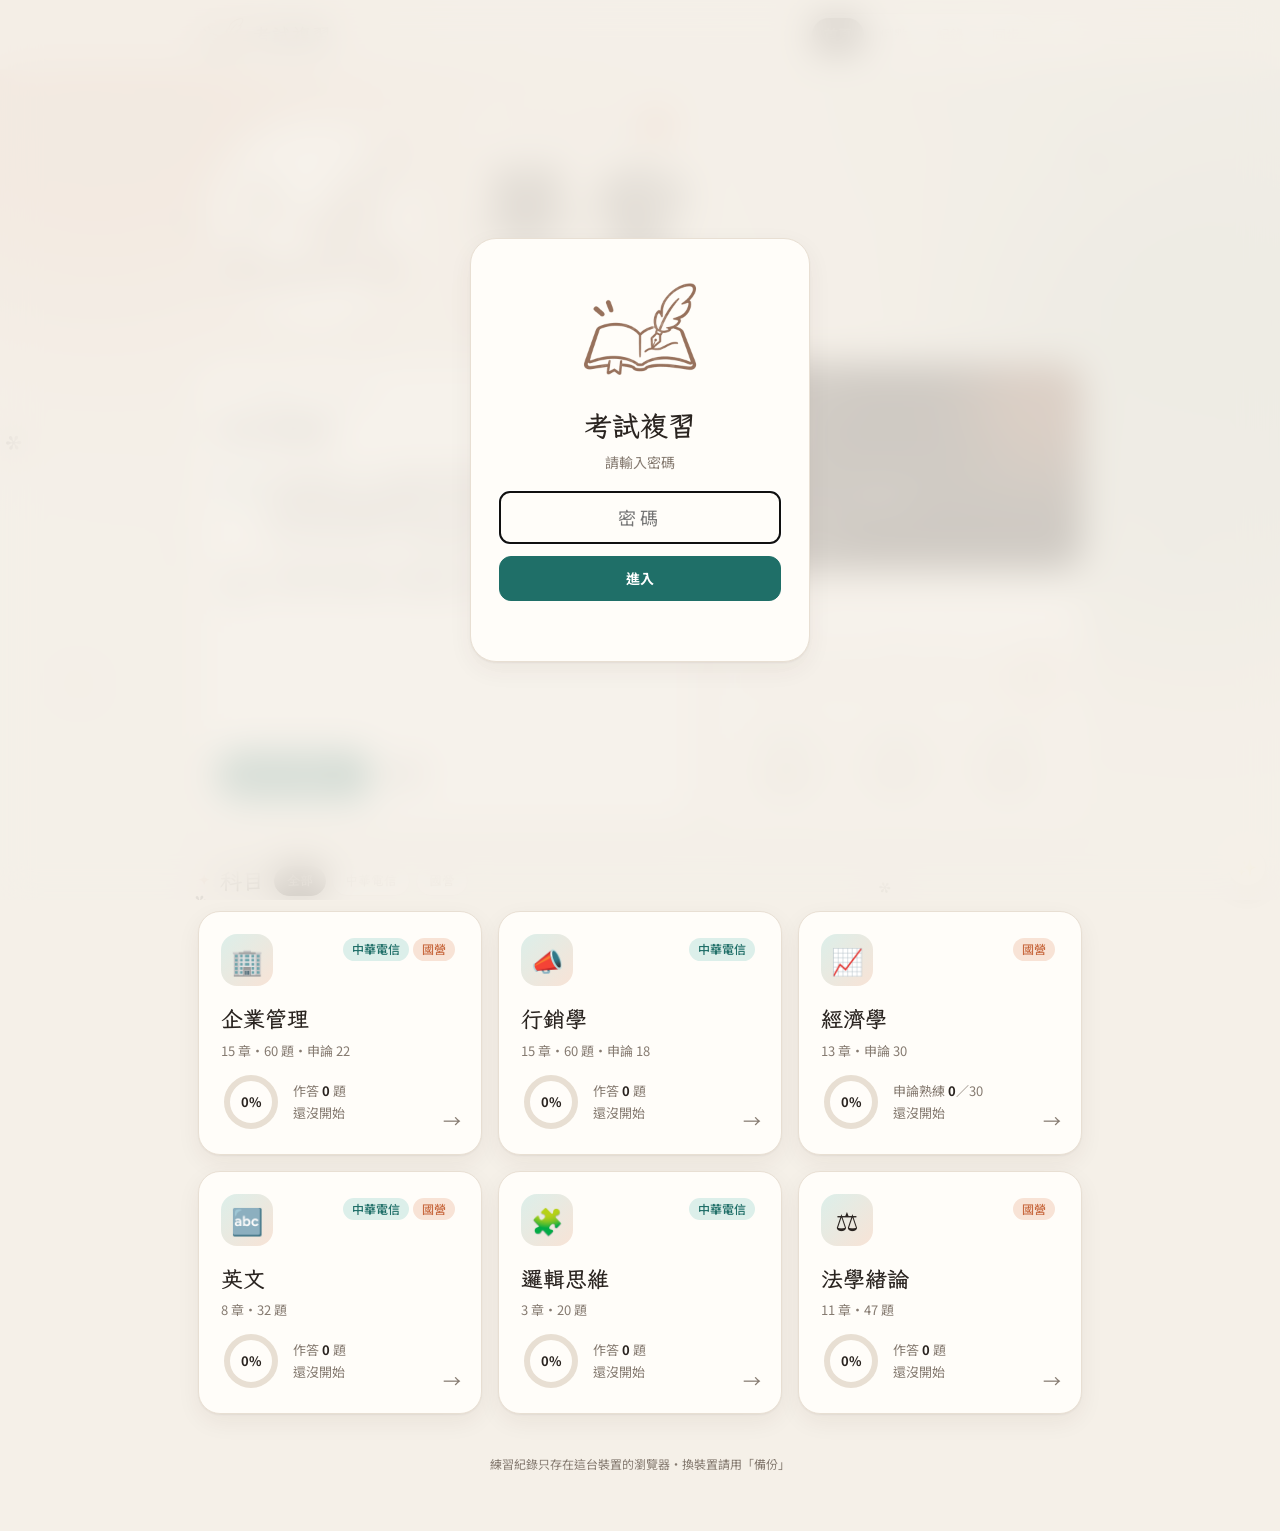
==== commit 2faa7417: "Add files via upload" ====
--- a/index.html
+++ b/index.html
@@ -3,13 +3,13 @@
 <link rel="preconnect" href="https://fonts.googleapis.com">
 <link href="https://fonts.googleapis.com/css2?family=LXGW+WenKai+TC:wght@400;700&family=Noto+Sans+TC:wght@400;500;700&display=swap" rel="stylesheet">
 <link rel="icon" type="image/png" sizes="32x32" href="favicon-32.png"><link rel="icon" type="image/png" sizes="64x64" href="favicon.png"><link rel="icon" type="image/png" sizes="192x192" href="icon-192.png"><link rel="apple-touch-icon" href="apple-touch-icon.png"><meta name="theme-color" content="#f5f0e8">
-<link rel="stylesheet" href="style.css"></head><body><div id="app"></div>
-<script src="sync-config.js"></script>
-<script src="core.js"></script>
-<script src="sync.js"></script>
-<script src="subjects.js"></script>
-<script src="schedule.js"></script>
-<script src="poems.js"></script>
-<script src="portal.js"></script>
-<script src="effects.js"></script>
+<link rel="stylesheet" href="style.css?v=15"></head><body><div id="app"></div>
+<script src="sync-config.js?v=15"></script>
+<script src="core.js?v=15"></script>
+<script src="sync.js?v=15"></script>
+<script src="subjects.js?v=15"></script>
+<script src="schedule.js?v=15"></script>
+<script src="poems.js?v=15"></script>
+<script src="portal.js?v=15"></script>
+<script src="effects.js?v=15"></script>
 </body></html>
--- a/style.css
+++ b/style.css
@@ -146,7 +146,7 @@
 .halo::before{content:"";position:absolute;inset:-6px;border-radius:50%;border:1.5px dashed color-mix(in srgb,var(--warm) 55%,transparent);animation:spin 40s linear infinite}
 .halo::after{content:"";position:absolute;inset:14px;border-radius:50%;border:1px solid var(--line)}
 @keyframes spin{to{transform:rotate(360deg)}}
-.biglogo{position:relative;width:100%;animation:float 6s ease-in-out infinite}
+.biglogo{position:relative;width:100%;display:block}
 @keyframes float{0%,100%{transform:translateY(0) rotate(-1deg)}50%{transform:translateY(-10px) rotate(1.5deg)}}
 @media (prefers-color-scheme:dark){.biglogo{filter:brightness(1.8) saturate(.8)}}
 @media (max-width:720px){.hero2{grid-template-columns:auto 1fr;gap:6px 14px;padding-top:18px;align-items:start}.hero-art{width:92px;margin-top:4px}.halo::after{inset:8px}.hero-text{display:contents}.datechip{grid-column:2;grid-row:1;justify-self:start}.greet{grid-column:2;grid-row:2;margin:6px 0 4px}.hero-art{grid-column:1;grid-row:1/3;align-self:center}.poemline{grid-column:1/-1;grid-row:3;margin-top:10px}}
@@ -218,9 +218,45 @@
 #lock{position:fixed;inset:0;z-index:100;display:grid;place-items:center;background:color-mix(in srgb,var(--bg) 82%,transparent);backdrop-filter:blur(18px);-webkit-backdrop-filter:blur(18px);transition:opacity .4s}
 #lock.out{opacity:0}
 .lockbox{background:var(--paper);border:1px solid var(--line);border-radius:26px;box-shadow:var(--shadow);padding:30px 28px;width:min(340px,88vw);text-align:center;animation:rise .6s cubic-bezier(.2,.8,.2,1) both}
-.lockbox img{width:96px;animation:float 6s ease-in-out infinite}
+.lockbox .bk{width:120px;display:inline-block}
 .lockbox h1{font-family:"LXGW WenKai TC","Noto Sans TC",serif;font-size:28px;margin:6px 0 2px}
 .lockbox p{color:var(--muted);margin:0 0 16px;font-size:14px}
 .lockbox input{width:100%;text-align:center;font-size:18px;letter-spacing:.2em;padding:10px;margin-bottom:12px}
 .lockbox .btn{width:100%;justify-content:center;padding:10px}
 .lockmsg{min-height:20px;font-size:13px;color:var(--redt);margin-top:10px}
+
+.startbar{display:flex;align-items:center;gap:8px;flex-wrap:wrap;background:var(--paper);border:1px solid var(--line);border-radius:14px;padding:8px 12px;margin-bottom:12px;font-size:14px}
+.startbar input{font-size:14px;padding:4px 8px}
+
+.skipbar{text-align:center;padding:0 10px 18px}.skipbar .small{margin-top:6px}
+
+/* 考試倒數 */
+.countdown .more{position:relative;z-index:1;margin-top:12px;border-top:1px solid color-mix(in srgb,var(--bg) 20%,transparent);padding-top:8px;display:grid;gap:4px;font-size:13px}
+.countdown .more div{display:flex;justify-content:space-between;gap:8px;opacity:.85}.countdown .more b{font-family:"LXGW WenKai TC","Noto Sans TC",serif;font-size:17px;margin-left:auto}
+.cdedit{position:relative;z-index:1;display:inline-block;margin-top:10px;font-size:12px;color:var(--bg);opacity:.75;text-decoration:none;border:1px solid color-mix(in srgb,var(--bg) 35%,transparent);border-radius:999px;padding:3px 10px}
+.cdedit:hover{opacity:1}
+.calhead{display:flex;align-items:center;gap:8px;margin-bottom:10px}.calhead h2{margin:0 auto 0 4px;order:-1;flex:1}
+.cal{display:grid;grid-template-columns:repeat(7,1fr);gap:4px}
+.cal-w{text-align:center;font-size:12px;color:var(--muted);padding:2px 0}
+.cal-c{min-height:64px;border:1px solid var(--line);border-radius:10px;padding:4px 5px;background:var(--bg);display:flex;flex-direction:column;gap:2px;overflow:hidden}
+.cal-c.empty{border:none;background:none}.cal-c.past{opacity:.5}
+.cal-c.today{outline:2px solid var(--warm);outline-offset:-1px}
+.cal-n{font-size:12px;font-weight:700}
+.cal-c.exam{background:var(--warm2);border-color:color-mix(in srgb,var(--warm) 50%,var(--line))}
+.cal-e{font-size:11px;line-height:1.3;color:var(--warm);font-weight:700;word-break:break-all}
+.cal-s{font-size:10px;color:var(--muted)}
+.calnext{display:flex;gap:6px;flex-wrap:wrap;margin-top:10px}
+.exrow{display:grid;grid-template-columns:70px 1fr auto;gap:10px;align-items:center;border-top:1px dashed var(--line);padding:10px 0}
+.exrow:first-child{border-top:none}
+.exn{text-align:center}.exn b{display:block;font-family:"LXGW WenKai TC","Noto Sans TC",serif;font-size:28px;color:var(--acc);line-height:1}.exn span{font-size:11px;color:var(--muted)}
+.exf{display:grid;grid-template-columns:1fr 150px;gap:6px}.exf .ex-note{grid-column:1/-1}
+.exadd{display:grid;grid-template-columns:1fr 150px;gap:6px}.exadd #na-note{grid-column:1/2}.exadd .btn{justify-content:center}
+@media (max-width:560px){.exrow{grid-template-columns:56px 1fr}.exb{grid-column:2}.exf{grid-template-columns:1fr}.exadd{grid-template-columns:1fr}.cal-c{min-height:50px}.cal-e{font-size:10px}}
+
+/* 翻書動畫：6 格 sprite，每格 0.25 秒 */
+.bk{position:relative;display:block;width:100%;animation:float 6s ease-in-out infinite}
+.flipani{display:block;width:100%;aspect-ratio:1;background:url(logo-flip.png?v=15) 0 0/600% 100% no-repeat;animation:flipsheet 1.5s steps(6) infinite}
+@keyframes flipsheet{from{background-position:0 0}to{background-position:120% 0}}
+@media (prefers-color-scheme:dark){.lockbk .flipani{filter:brightness(1.8) saturate(.8)}}
+@media (prefers-reduced-motion:reduce){.flipani{animation:none}}
+.flipani>img{display:none!important}
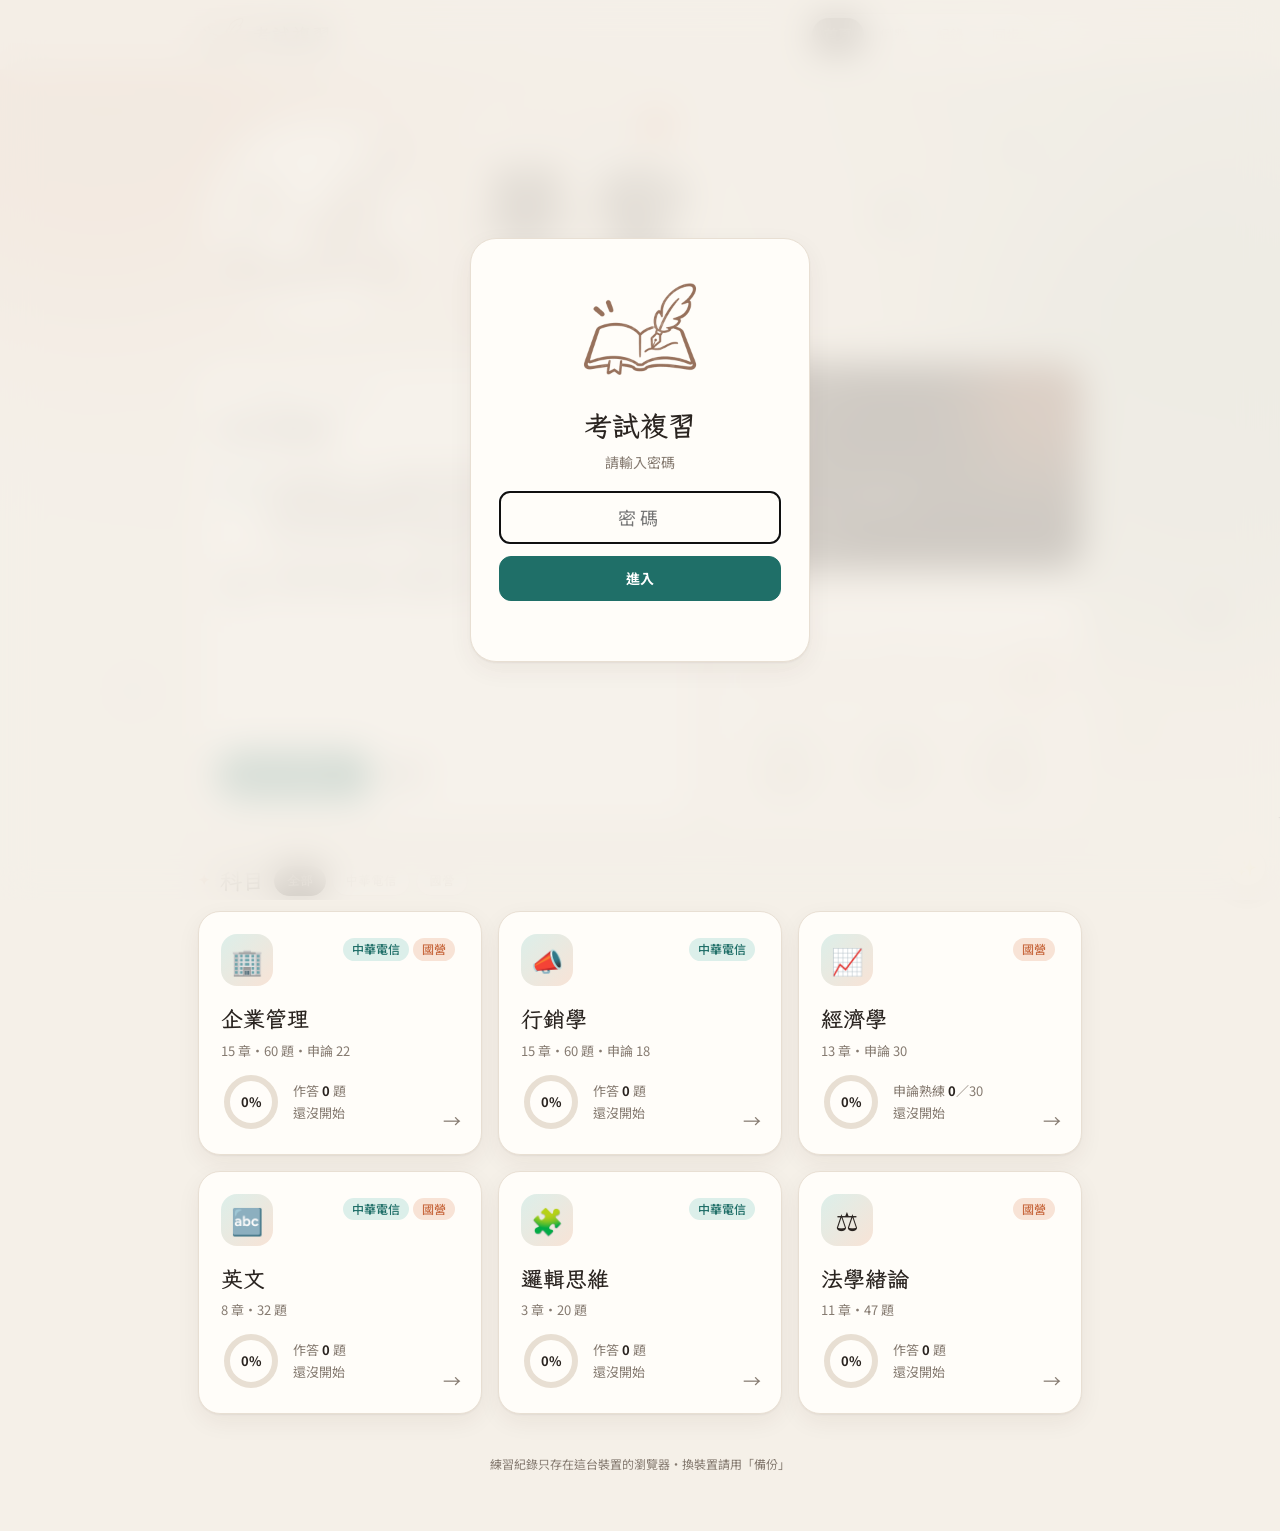
==== commit 28c01cea: "Add files via upload" ====
--- a/index.html
+++ b/index.html
@@ -3,13 +3,13 @@
 <link rel="preconnect" href="https://fonts.googleapis.com">
 <link href="https://fonts.googleapis.com/css2?family=LXGW+WenKai+TC:wght@400;700&family=Noto+Sans+TC:wght@400;500;700&display=swap" rel="stylesheet">
 <link rel="icon" type="image/png" sizes="32x32" href="favicon-32.png"><link rel="icon" type="image/png" sizes="64x64" href="favicon.png"><link rel="icon" type="image/png" sizes="192x192" href="icon-192.png"><link rel="apple-touch-icon" href="apple-touch-icon.png"><meta name="theme-color" content="#f5f0e8">
-<link rel="stylesheet" href="style.css?v=15"></head><body><div id="app"></div>
-<script src="sync-config.js?v=15"></script>
-<script src="core.js?v=15"></script>
-<script src="sync.js?v=15"></script>
-<script src="subjects.js?v=15"></script>
-<script src="schedule.js?v=15"></script>
-<script src="poems.js?v=15"></script>
-<script src="portal.js?v=15"></script>
-<script src="effects.js?v=15"></script>
+<link rel="stylesheet" href="style.css?v=16"></head><body><div id="app"></div>
+<script src="sync-config.js?v=16"></script>
+<script src="core.js?v=16"></script>
+<script src="sync.js?v=16"></script>
+<script src="subjects.js?v=16"></script>
+<script src="schedule.js?v=16"></script>
+<script src="poems.js?v=16"></script>
+<script src="portal.js?v=16"></script>
+<script src="effects.js?v=16"></script>
 </body></html>
--- a/style.css
+++ b/style.css
@@ -255,7 +255,7 @@
 
 /* 翻書動畫：6 格 sprite，每格 0.25 秒 */
 .bk{position:relative;display:block;width:100%;animation:float 6s ease-in-out infinite}
-.flipani{display:block;width:100%;aspect-ratio:1;background:url(logo-flip.png?v=15) 0 0/600% 100% no-repeat;animation:flipsheet 1.5s steps(6) infinite}
+.flipani{display:block;width:100%;aspect-ratio:1;background:url(logo-flip.png?v=16) 0 0/600% 100% no-repeat;animation:flipsheet 1.5s steps(6) infinite}
 @keyframes flipsheet{from{background-position:0 0}to{background-position:120% 0}}
 @media (prefers-color-scheme:dark){.lockbk .flipani{filter:brightness(1.8) saturate(.8)}}
 @media (prefers-reduced-motion:reduce){.flipani{animation:none}}
